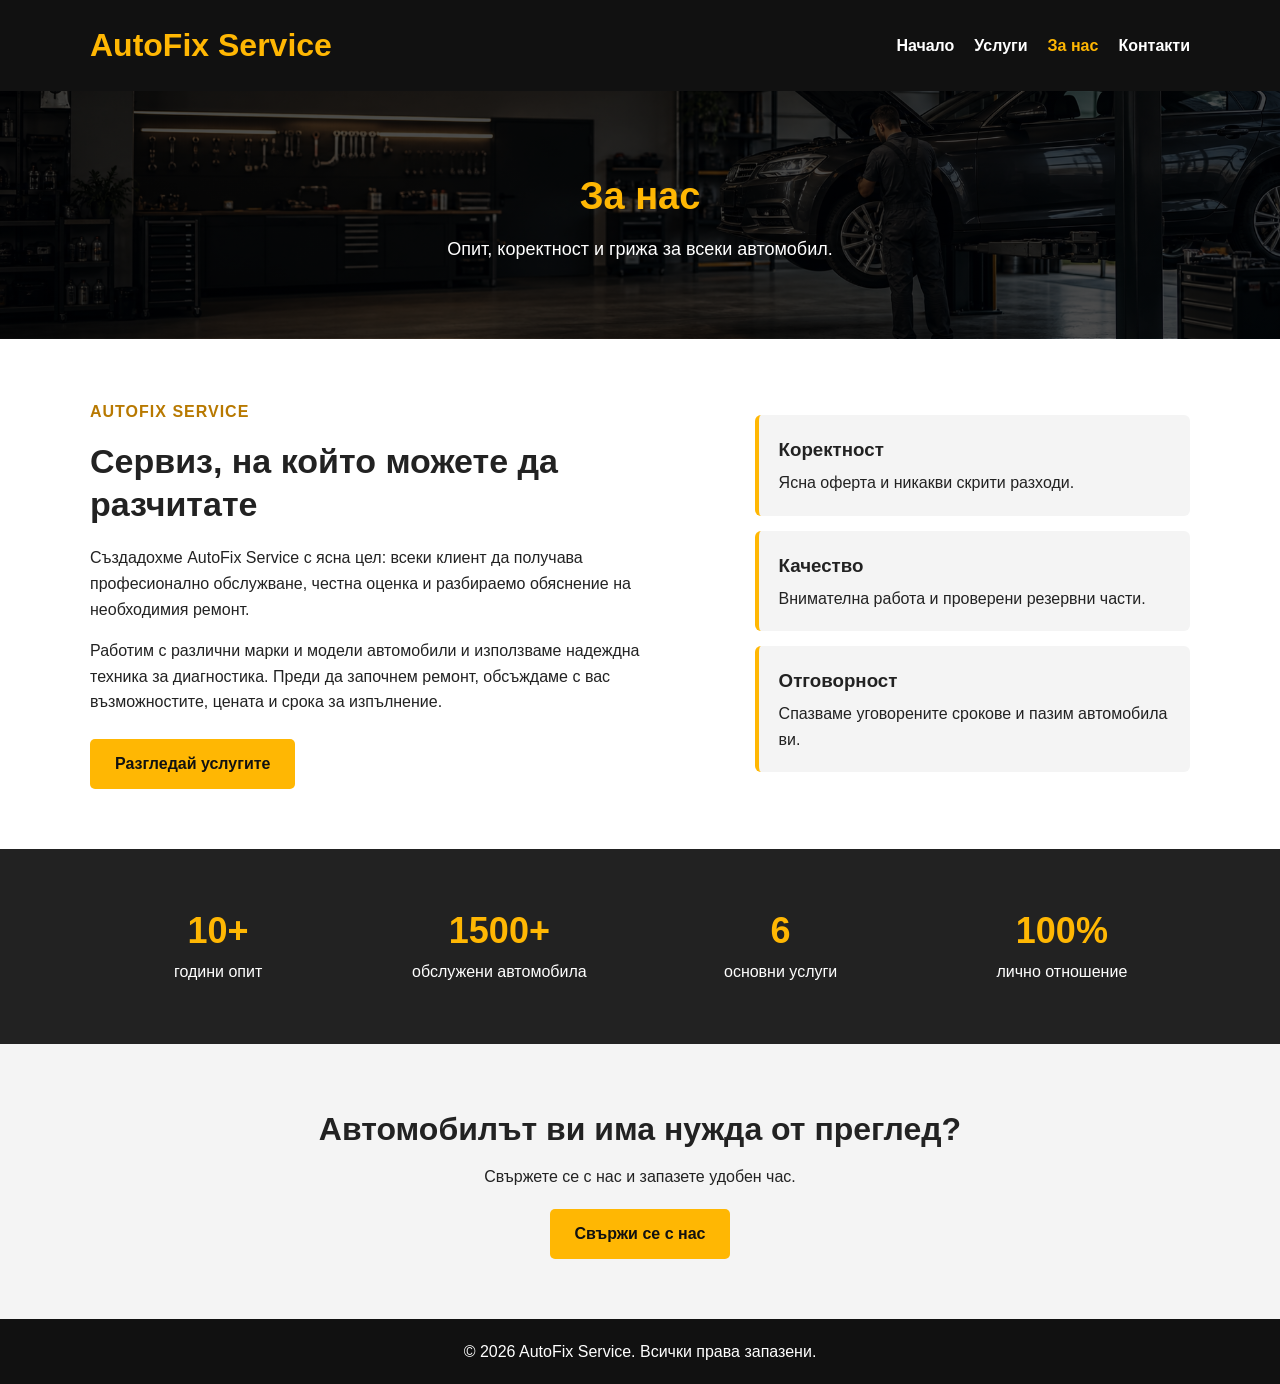
==== about.html @ 9985dc9f "Add files via upload" ====
<!DOCTYPE html>
<html lang="bg">
<head>
    <meta charset="UTF-8">
    <meta name="viewport" content="width=device-width, initial-scale=1.0">
    <title>За нас | AutoFix Service</title>
    <link rel="stylesheet" href="css/styles.css">
</head>
<body>
    <header>
        <div class="container">
            <h1>AutoFix Service</h1>

            <nav>
                <ul>
                    <li><a href="index.html">Начало</a></li>
                    <li><a href="services.html">Услуги</a></li>
                    <li><a class="active" href="about.html">За нас</a></li>
                    <li><a href="contact.html">Контакти</a></li>
                </ul>
            </nav>
        </div>
    </header>

    <main>
        <section class="page-hero">
            <div class="container">
                <h2>За нас</h2>
                <p>Опит, коректност и грижа за всеки автомобил.</p>
            </div>
        </section>

        <section class="about-section">
            <div class="container about-content">
                <div class="about-text">
                    <p class="section-label">AutoFix Service</p>
                    <h2>Сервиз, на който можете да разчитате</h2>
                    <p>
                        Създадохме AutoFix Service с ясна цел: всеки клиент да получава
                        професионално обслужване, честна оценка и разбираемо обяснение
                        на необходимия ремонт.
                    </p>
                    <p>
                        Работим с различни марки и модели автомобили и използваме
                        надеждна техника за диагностика. Преди да започнем ремонт,
                        обсъждаме с вас възможностите, цената и срока за изпълнение.
                    </p>
                    <a href="services.html" class="btn">Разгледай услугите</a>
                </div>

                <div class="about-values">
                    <article>
                        <h3>Коректност</h3>
                        <p>Ясна оферта и никакви скрити разходи.</p>
                    </article>
                    <article>
                        <h3>Качество</h3>
                        <p>Внимателна работа и проверени резервни части.</p>
                    </article>
                    <article>
                        <h3>Отговорност</h3>
                        <p>Спазваме уговорените срокове и пазим автомобила ви.</p>
                    </article>
                </div>
            </div>
        </section>

        <section class="stats-section">
            <div class="container stats-grid">
                <div class="stat">
                    <strong>10+</strong>
                    <span>години опит</span>
                </div>
                <div class="stat">
                    <strong>1500+</strong>
                    <span>обслужени автомобила</span>
                </div>
                <div class="stat">
                    <strong>6</strong>
                    <span>основни услуги</span>
                </div>
                <div class="stat">
                    <strong>100%</strong>
                    <span>лично отношение</span>
                </div>
            </div>
        </section>

        <section class="about-cta">
            <div class="container">
                <h2>Автомобилът ви има нужда от преглед?</h2>
                <p>Свържете се с нас и запазете удобен час.</p>
                <a href="contact.html" class="btn">Свържи се с нас</a>
            </div>
        </section>
    </main>

    <footer>
        <div class="container">
            <p>&copy; 2026 AutoFix Service. Всички права запазени.</p>
        </div>
    </footer>
</body>
</html>
---- css/styles.css ----
* {
    margin: 0;
    padding: 0;
    box-sizing: border-box;
}

body {
    font-family: Arial, sans-serif;
    background: #f4f4f4;
    color: #222;
    line-height: 1.6;
    overflow-x: hidden;
}

.container {
    width: 90%;
    max-width: 1100px;
    margin: 0 auto;
}

/* Header */
header {
    background: #111;
    color: white;
    padding: 20px 0;
}

header .container {
    display: flex;
    justify-content: space-between;
    align-items: center;
}

header h1 {
    color: #ffb703;
}

nav ul {
    list-style: none;
    display: flex;
    gap: 20px;
}

nav a {
    color: white;
    text-decoration: none;
    font-weight: bold;
}

nav a:hover {
    color: #ffb703;
}

nav a.active {
    color: #ffb703;
}

/* Hero */
.hero {
    background: linear-gradient(rgba(0,0,0,0.65), rgba(0,0,0,0.65)),
                url("../images/hero-autoservice.png");
    background-size: cover;
    background-position: center;
    color: white;
    padding: 100px 0;
    text-align: center;
}

.hero h2 {
    font-size: 42px;
    margin-bottom: 15px;
}

.hero p {
    font-size: 20px;
    margin-bottom: 25px;
}

.btn {
    display: inline-block;
    background: #ffb703;
    color: #111;
    padding: 12px 25px;
    text-decoration: none;
    border-radius: 5px;
    font-weight: bold;
}

.btn:hover {
    background: #e09f00;
}

/* Sections */
section {
    padding: 60px 0;
}

.intro {
    background: white;
    text-align: center;
}

.intro h2,
.features h2 {
    margin-bottom: 20px;
    font-size: 32px;
}

.features {
    background: #f4f4f4;
    text-align: center;
}

.cards {
    display: flex;
    gap: 20px;
    margin-top: 30px;
}

.card {
    background: white;
    padding: 25px;
    border-radius: 10px;
    flex: 1;
    box-shadow: 0 4px 10px rgba(0,0,0,0.1);
}

.card h3 {
    margin-bottom: 10px;
    color: #111;
}

/* Inner pages */
.page-hero {
    background: linear-gradient(rgba(0,0,0,0.7), rgba(0,0,0,0.7)),
                url("../images/hero-autoservice.png");
    background-size: cover;
    background-position: center;
    color: white;
    padding: 75px 0;
    text-align: center;
}

.page-hero h2 {
    color: #ffb703;
    font-size: 38px;
    margin-bottom: 8px;
}

.page-hero p {
    font-size: 18px;
}

.services-section {
    background: #f4f4f4;
}

.service-grid {
    display: grid;
    grid-template-columns: repeat(3, 1fr);
    gap: 22px;
}

.service-card {
    background: white;
    border-top: 4px solid #ffb703;
    border-radius: 8px;
    padding: 25px;
    box-shadow: 0 4px 10px rgba(0,0,0,0.1);
}

.service-card h3 {
    margin-bottom: 12px;
}

.service-card p {
    margin-bottom: 18px;
}

.service-card strong {
    color: #b87900;
    font-size: 18px;
}

.service-note {
    margin-top: 35px;
    text-align: center;
}

.service-note p {
    margin-bottom: 18px;
}

.about-section {
    background: white;
}

.about-content {
    display: grid;
    grid-template-columns: 1.4fr 1fr;
    gap: 55px;
    align-items: center;
}

.section-label {
    color: #b87900;
    font-weight: bold;
    letter-spacing: 1px;
    margin-bottom: 5px;
    text-transform: uppercase;
}

.about-text h2 {
    font-size: 34px;
    line-height: 1.25;
    margin-bottom: 20px;
}

.about-text p {
    margin-bottom: 16px;
}

.about-text .btn {
    margin-top: 8px;
}

.about-values {
    display: grid;
    gap: 15px;
}

.about-values article {
    background: #f4f4f4;
    border-left: 4px solid #ffb703;
    border-radius: 6px;
    padding: 20px;
}

.about-values h3 {
    margin-bottom: 5px;
}

.stats-section {
    background: #222;
    color: white;
}

.stats-grid {
    display: grid;
    grid-template-columns: repeat(4, 1fr);
    gap: 25px;
    text-align: center;
}

.stat strong,
.stat span {
    display: block;
}

.stat strong {
    color: #ffb703;
    font-size: 36px;
    line-height: 1.2;
}

.stat span {
    margin-top: 7px;
}

.about-cta {
    background: #f4f4f4;
    text-align: center;
}

.about-cta h2 {
    font-size: 32px;
    margin-bottom: 8px;
}

.about-cta p {
    margin-bottom: 20px;
}

.contact-section {
    background: white;
}

.contact-layout {
    display: grid;
    grid-template-columns: 1fr 1.1fr;
    gap: 55px;
    align-items: start;
}

.contact-info > h2 {
    font-size: 34px;
    margin-bottom: 15px;
}

.contact-info > p {
    margin-bottom: 25px;
}

.contact-list {
    display: grid;
    gap: 14px;
}

.contact-list article {
    background: #f4f4f4;
    border-left: 4px solid #ffb703;
    border-radius: 6px;
    padding: 17px 20px;
}

.contact-list h3 {
    margin-bottom: 3px;
}

.contact-list a {
    color: #222;
    font-weight: bold;
    text-decoration: none;
    overflow-wrap: anywhere;
}

.contact-list a:hover {
    color: #b87900;
}

.contact-form {
    background: #f4f4f4;
    border-radius: 10px;
    padding: 30px;
    box-shadow: 0 4px 12px rgba(0,0,0,0.12);
}

.contact-form h2 {
    margin-bottom: 20px;
}

.contact-form label {
    display: block;
    font-weight: bold;
    margin: 13px 0 6px;
}

.contact-form input,
.contact-form select,
.contact-form textarea {
    width: 100%;
    border: 1px solid #ccc;
    border-radius: 5px;
    background: white;
    font: inherit;
    padding: 11px 12px;
}

.contact-form textarea {
    resize: vertical;
}

.contact-form input:focus,
.contact-form select:focus,
.contact-form textarea:focus {
    border-color: #b87900;
    outline: 2px solid rgba(255,183,3,0.25);
}

.contact-form .btn {
    border: 0;
    cursor: pointer;
    margin-top: 20px;
}

.form-message {
    color: #16713c;
    font-weight: bold;
    margin-top: 15px;
}

/* Footer */
footer {
    background: #111;
    color: white;
    text-align: center;
    padding: 20px 0;
}

/* Mobile */
@media (max-width: 768px) {
    section {
        padding: 45px 0;
    }

    header .container {
        flex-direction: column;
        gap: 15px;
    }

    nav ul {
        flex-direction: column;
        text-align: center;
        gap: 10px;
    }

    .hero h2 {
        font-size: 30px;
    }

    .hero {
        padding: 70px 0;
    }

    .page-hero {
        padding: 55px 0;
    }

    .page-hero h2 {
        font-size: 32px;
    }

    .cards {
        flex-direction: column;
    }

    .service-grid {
        grid-template-columns: 1fr;
    }

    .about-content,
    .stats-grid,
    .contact-layout {
        grid-template-columns: 1fr;
    }

    .about-content {
        gap: 35px;
    }

    .about-text h2,
    .about-cta h2,
    .contact-info > h2 {
        font-size: 28px;
    }

    .contact-layout {
        gap: 35px;
    }

    .contact-form {
        padding: 22px;
    }
}

@media (max-width: 420px) {
    header h1 {
        font-size: 25px;
    }

    nav ul {
        gap: 7px;
    }

    .hero h2 {
        font-size: 27px;
        line-height: 1.25;
    }

    .hero p,
    .page-hero p {
        font-size: 17px;
    }

    .intro h2,
    .features h2 {
        font-size: 27px;
    }

    .card,
    .service-card {
        padding: 21px;
    }

    .contact-form input,
    .contact-form select,
    .contact-form textarea {
        font-size: 16px;
    }
}
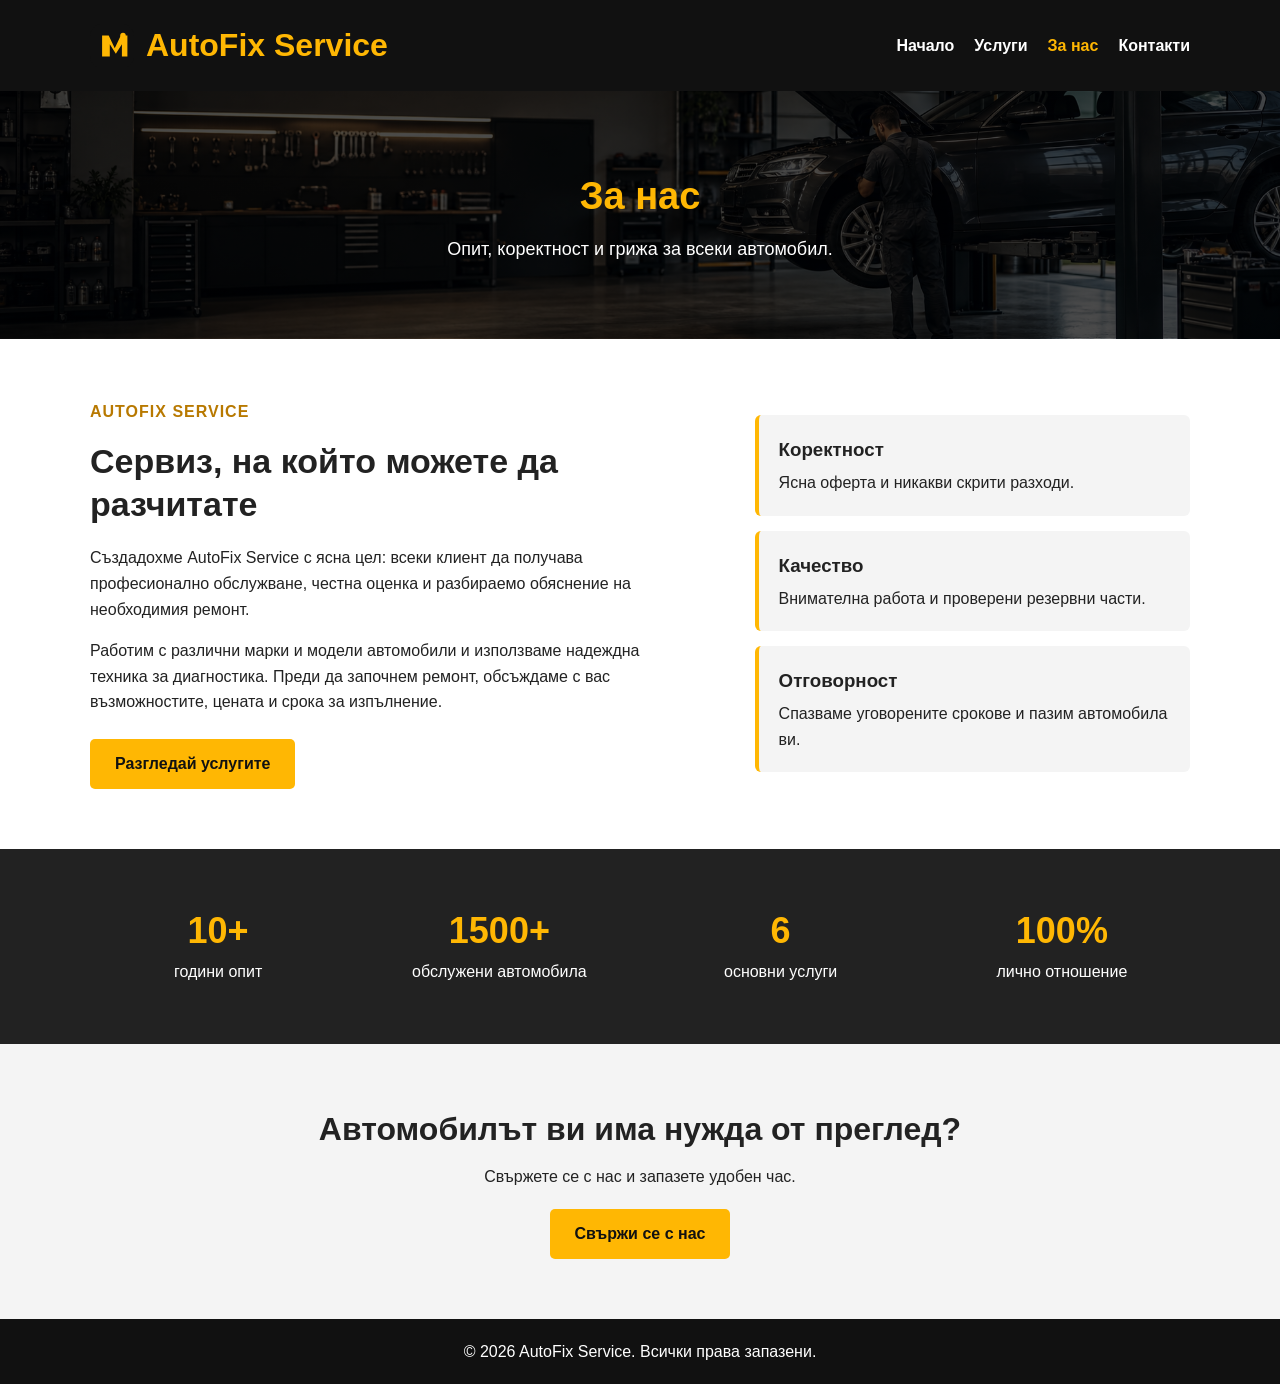
==== commit 0e8b8aef: "Add files via upload" ====
--- a/about.html
+++ b/about.html
@@ -4,12 +4,20 @@
     <meta charset="UTF-8">
     <meta name="viewport" content="width=device-width, initial-scale=1.0">
     <title>За нас | AutoFix Service</title>
+    <meta property="og:title" content="За нас | AutoFix Service">
+    <meta property="og:description" content="Професионален автосервиз с качествено обслужване и бързи ремонти.">
+    <meta property="og:image" content="images/logo.svg">
+    <meta property="twitter:card" content="summary_large_image">
+    <link rel="icon" href="images/favicon.svg">
     <link rel="stylesheet" href="css/styles.css">
 </head>
 <body>
     <header>
         <div class="container">
-            <h1>AutoFix Service</h1>
+            <a href="index.html" class="logo" aria-label="AutoFix Service">
+                <img src="images/logo.svg" alt="Лого AutoFix Service" class="site-logo-image">
+                <span>AutoFix Service</span>
+            </a>
 
             <nav>
                 <ul>
--- a/css/styles.css
+++ b/css/styles.css
@@ -31,8 +31,25 @@
     align-items: center;
 }
 
-header h1 {
+header h1,
+header .logo {
     color: #ffb703;
+    font-size: 2rem;
+    font-weight: 700;
+    text-decoration: none;
+}
+
+header .logo {
+    display: inline-flex;
+    align-items: center;
+    gap: 12px;
+}
+
+.site-logo-image {
+    width: 44px;
+    height: 44px;
+    border-radius: 12px;
+    display: inline-block;
 }
 
 nav ul {
